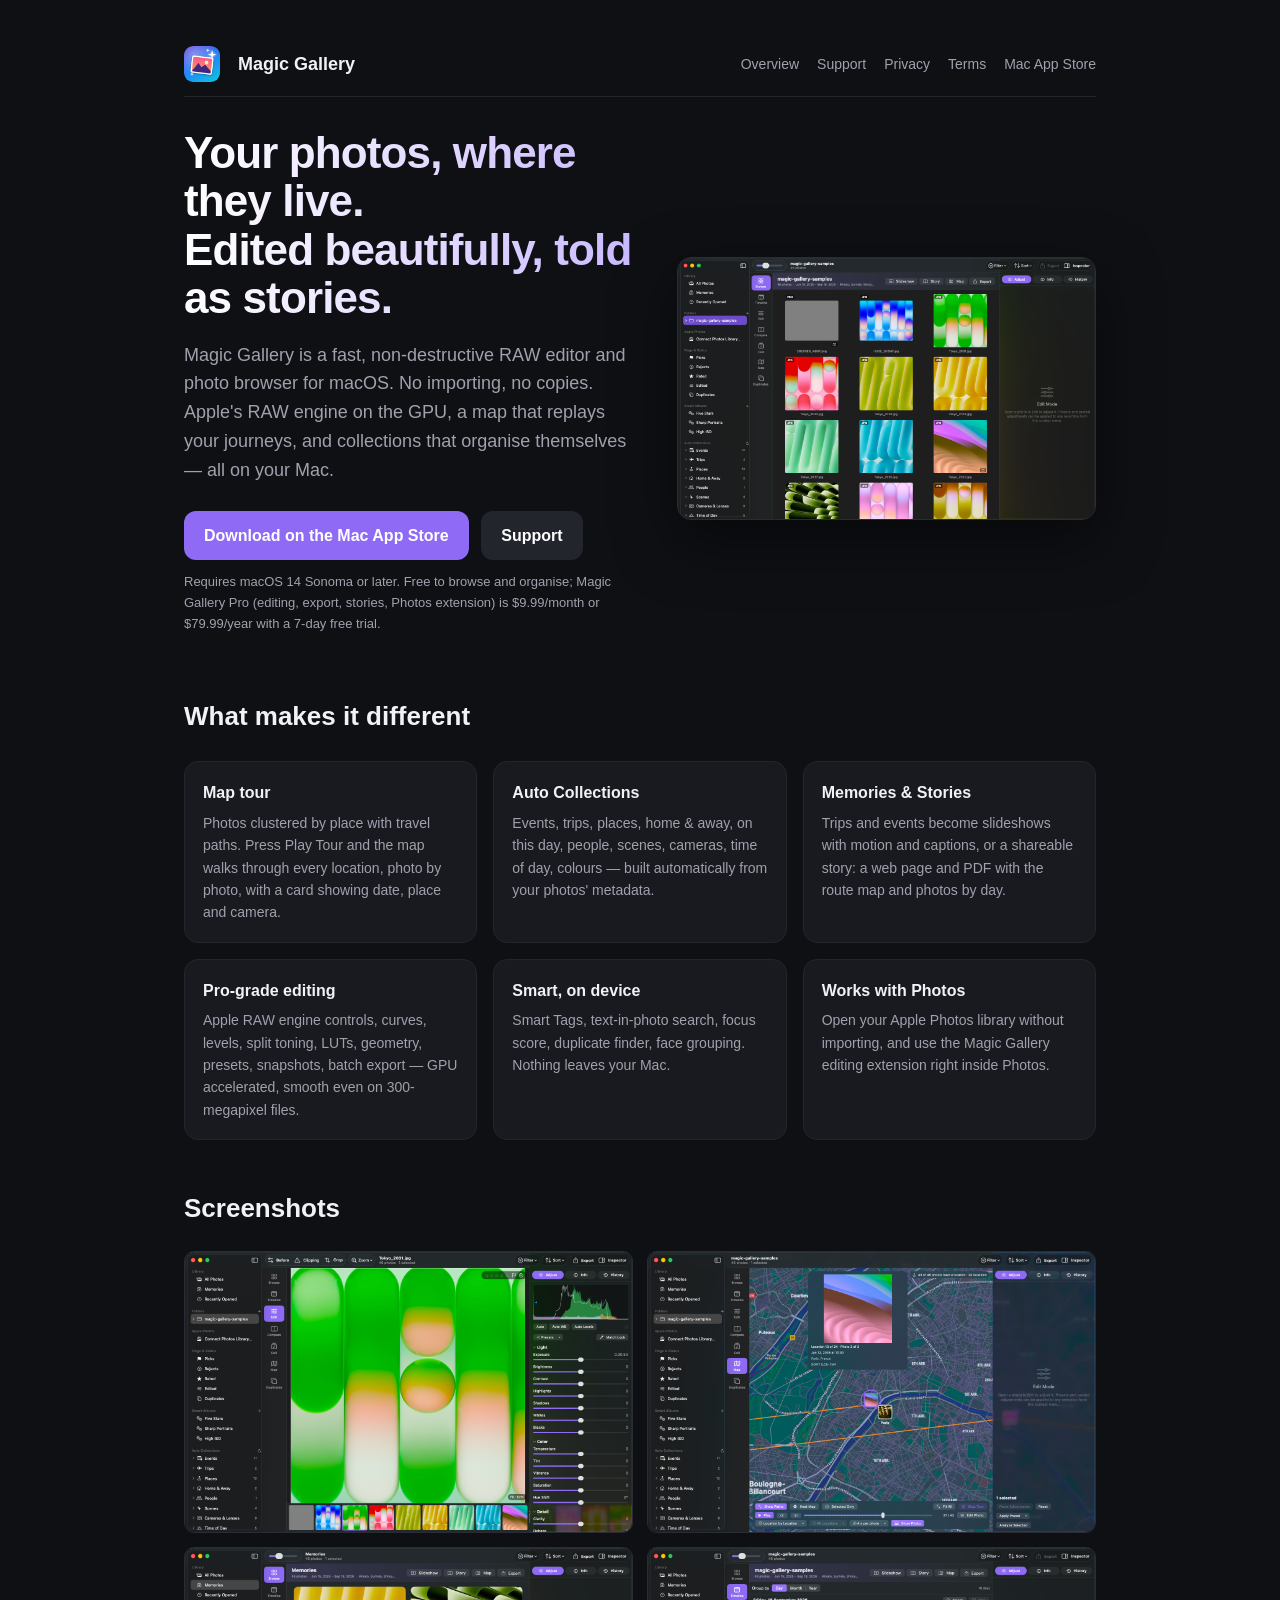
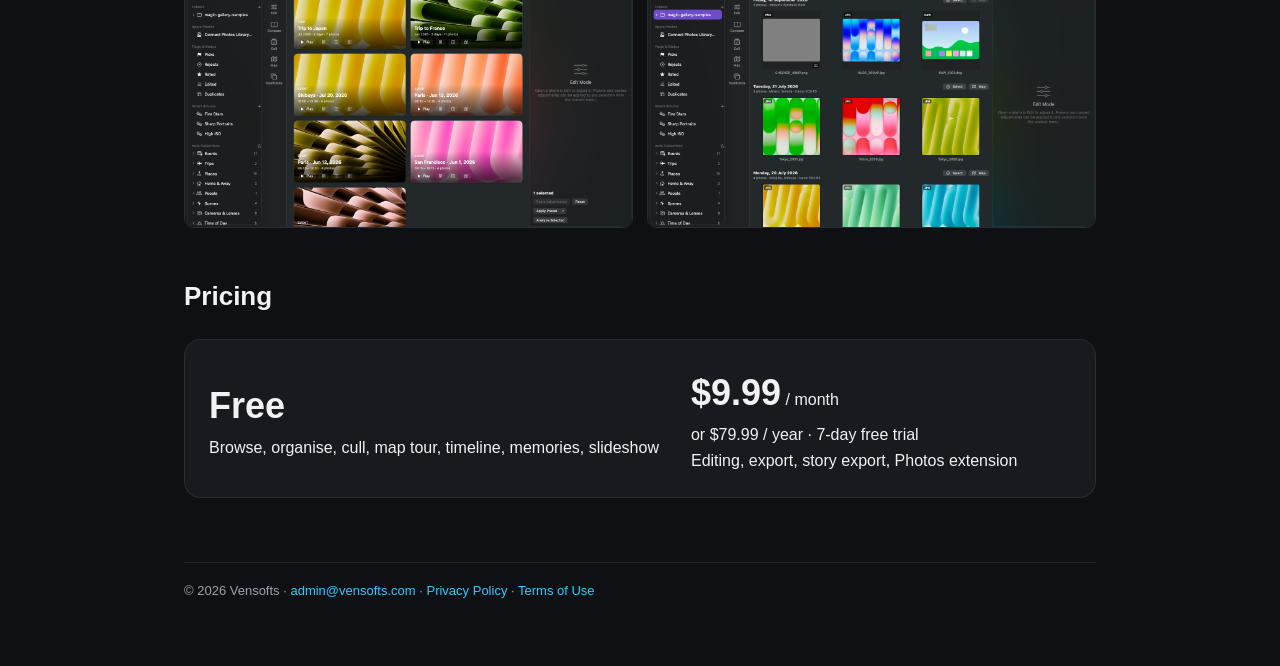
==== docs/index.html @ 0ae5f4e2 "update" ====
<!DOCTYPE html><html lang="en"><head><meta charset="utf-8"><meta name="viewport" content="width=device-width,initial-scale=1">
<title>Magic Gallery — RAW editor & photo browser for Mac</title>
<meta name="description" content="Magic Gallery browses and edits RAW and JPEG photos where they live, with a map tour, auto collections, memories, stories and on-device smart search. By Vensofts.">
<link rel="icon" href="assets/icon.png"><link rel="stylesheet" href="style.css"></head><body><div class="wrap">
<nav><img src="assets/icon.png" alt=""><span class="brand">Magic Gallery</span><a href="index.html">Overview</a><a href="support.html">Support</a><a href="privacy.html">Privacy</a><a href="terms.html">Terms</a><a href="https://apps.apple.com/app/id0000000000">Mac App Store</a></nav>
<section class="hero">
  <div>
    <h1>Your photos, where they live.<br>Edited beautifully, told as stories.</h1>
    <p>Magic Gallery is a fast, non-destructive RAW editor and photo browser for macOS. No importing, no copies. Apple's RAW engine on the GPU, a map that replays your journeys, and collections that organise themselves — all on your Mac.</p>
    <a class="btn" href="https://apps.apple.com/app/id0000000000">Download on the Mac App Store</a>
    <a class="btn secondary" href="support.html">Support</a>
    <p style="font-size:13px;margin-top:12px">Requires macOS 14 Sonoma or later. Free to browse and organise; Magic Gallery Pro (editing, export, stories, Photos extension) is $9.99/month or $79.99/year with a 7-day free trial.</p>
  </div>
  <img src="assets/screenshot-browse.png" alt="Magic Gallery browse view">
</section>
<h2>What makes it different</h2>
<div class="grid">
  <div class="card"><h3>Map tour</h3><p>Photos clustered by place with travel paths. Press Play Tour and the map walks through every location, photo by photo, with a card showing date, place and camera.</p></div>
  <div class="card"><h3>Auto Collections</h3><p>Events, trips, places, home &amp; away, on this day, people, scenes, cameras, time of day, colours — built automatically from your photos' metadata.</p></div>
  <div class="card"><h3>Memories &amp; Stories</h3><p>Trips and events become slideshows with motion and captions, or a shareable story: a web page and PDF with the route map and photos by day.</p></div>
  <div class="card"><h3>Pro-grade editing</h3><p>Apple RAW engine controls, curves, levels, split toning, LUTs, geometry, presets, snapshots, batch export — GPU accelerated, smooth even on 300-megapixel files.</p></div>
  <div class="card"><h3>Smart, on device</h3><p>Smart Tags, text-in-photo search, focus score, duplicate finder, face grouping. Nothing leaves your Mac.</p></div>
  <div class="card"><h3>Works with Photos</h3><p>Open your Apple Photos library without importing, and use the Magic Gallery editing extension right inside Photos.</p></div>
</div>
<h2>Screenshots</h2>
<div class="shots">
  <img src="assets/screenshot-edit.png" alt="Editing"><img src="assets/screenshot-map.png" alt="Map tour">
  <img src="assets/screenshot-memories.png" alt="Memories"><img src="assets/screenshot-timeline.png" alt="Timeline">
</div>
<h2>Pricing</h2>
<div class="price"><div><b>Free</b><br>Browse, organise, cull, map tour, timeline, memories, slideshow</div><div><b>$9.99</b> / month<br>or $79.99 / year · 7-day free trial<br>Editing, export, story export, Photos extension</div></div>
<footer>© 2026 Vensofts · <a href="mailto:admin@vensofts.com">admin@vensofts.com</a> · <a href="privacy.html">Privacy Policy</a> · <a href="terms.html">Terms of Use</a></footer>
</div></body></html>
---- docs/style.css ----
:root { --bg:#0f1014; --fg:#f2f2f5; --muted:#a0a1ad; --card:#181a20; --accent:#8f6bf5; --accent2:#33c9ff; }
* { box-sizing:border-box; }
body { margin:0; background:var(--bg); color:var(--fg); font-family:-apple-system,"SF Pro Text",Helvetica,Arial,sans-serif; line-height:1.6; }
a { color:var(--accent2); text-decoration:none; } a:hover { text-decoration:underline; }
.wrap { max-width:960px; margin:0 auto; padding:32px 24px 64px; }
nav { display:flex; align-items:center; gap:18px; padding:14px 0; border-bottom:1px solid #23252d; margin-bottom:32px; }
nav img { width:36px; height:36px; border-radius:9px; } nav .brand { font-weight:700; font-size:18px; margin-right:auto; } nav a { color:var(--muted); font-size:14px; } nav a:hover { color:var(--fg); }
.hero { display:grid; grid-template-columns:1.1fr 1fr; gap:32px; align-items:center; margin:24px 0 48px; }
.hero h1 { font-size:44px; line-height:1.1; margin:0 0 12px; letter-spacing:-.02em; background:linear-gradient(90deg,#fff,#c9b8ff); -webkit-background-clip:text; background-clip:text; color:transparent; }
.hero p { color:var(--muted); font-size:18px; }
.hero img { width:100%; border-radius:14px; box-shadow:0 20px 60px rgba(0,0,0,.5); border:1px solid #2a2c35; }
.btn { display:inline-block; background:var(--accent); color:#fff; padding:12px 20px; border-radius:12px; font-weight:600; margin:8px 8px 0 0; } .btn.secondary { background:#23252d; }
.grid { display:grid; grid-template-columns:repeat(auto-fit,minmax(260px,1fr)); gap:16px; margin:24px 0; }
.card { background:var(--card); border:1px solid #23252d; border-radius:14px; padding:18px; } .card h3 { margin:0 0 6px; font-size:16px; } .card p { margin:0; color:var(--muted); font-size:14px; }
.shots { display:grid; grid-template-columns:repeat(auto-fit,minmax(300px,1fr)); gap:14px; } .shots img { width:100%; border-radius:10px; border:1px solid #2a2c35; }
h2 { margin-top:48px; font-size:26px; } h3 { font-size:18px; }
.price { background:var(--card); border:1px solid #2a2c35; border-radius:16px; padding:24px; display:flex; gap:32px; flex-wrap:wrap; align-items:center; } .price b { font-size:36px; }
footer { margin-top:64px; color:var(--muted); font-size:13px; border-top:1px solid #23252d; padding-top:18px; }
.doc h2 { font-size:22px; margin-top:32px; } .doc p, .doc li { color:#d8d9e0; }
table { border-collapse:collapse; width:100%; } td, th { border:1px solid #2a2c35; padding:8px 10px; text-align:left; font-size:14px; }
@media (max-width:760px) { .hero { grid-template-columns:1fr; } .hero h1 { font-size:34px; } }
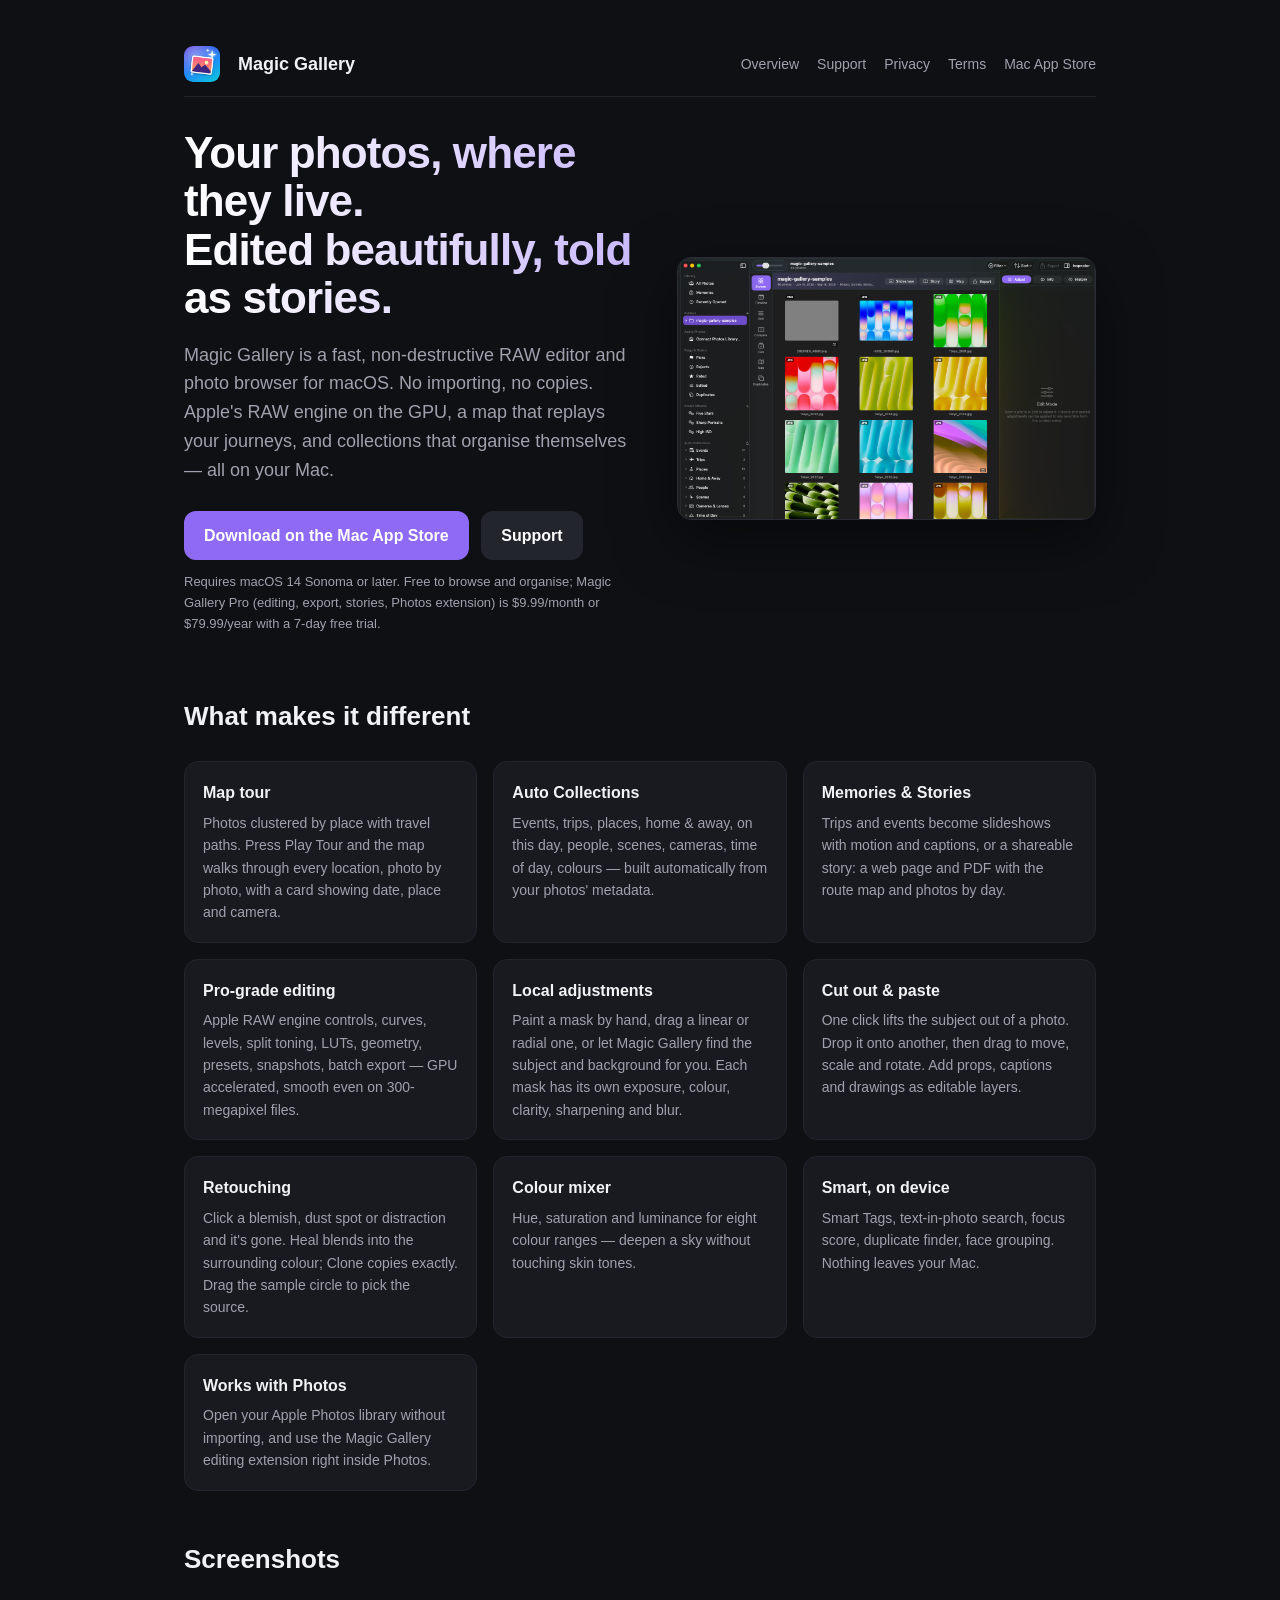
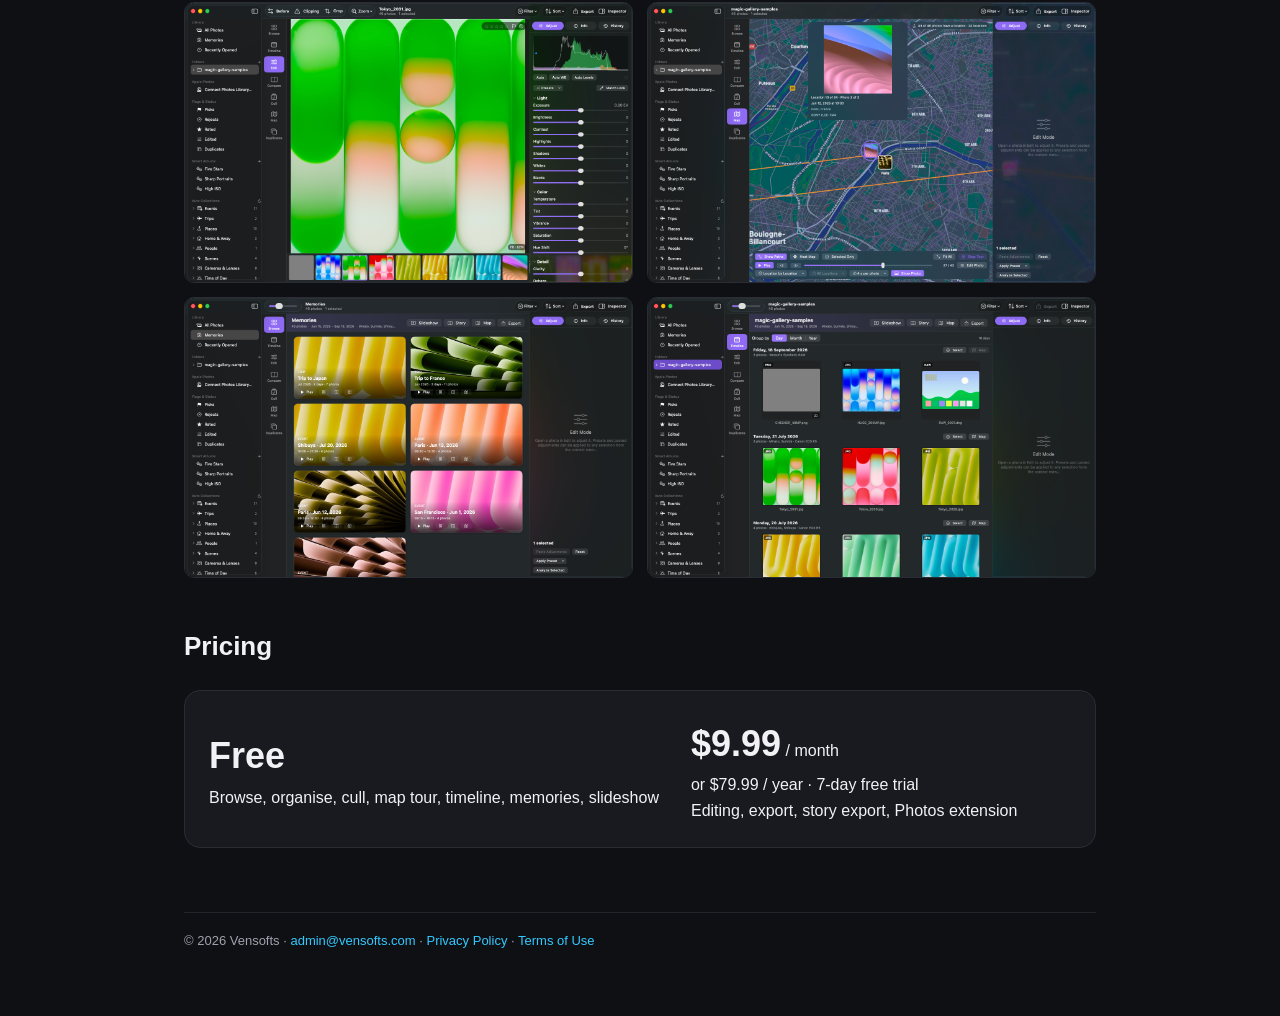
==== commit df3e9a0d: "updates" ====
--- a/docs/index.html
+++ b/docs/index.html
@@ -1,33 +1,101 @@
-<!DOCTYPE html><html lang="en"><head><meta charset="utf-8"><meta name="viewport" content="width=device-width,initial-scale=1">
-<title>Magic Gallery — RAW editor & photo browser for Mac</title>
-<meta name="description" content="Magic Gallery browses and edits RAW and JPEG photos where they live, with a map tour, auto collections, memories, stories and on-device smart search. By Vensofts.">
-<link rel="icon" href="assets/icon.png"><link rel="stylesheet" href="style.css"></head><body><div class="wrap">
-<nav><img src="assets/icon.png" alt=""><span class="brand">Magic Gallery</span><a href="index.html">Overview</a><a href="support.html">Support</a><a href="privacy.html">Privacy</a><a href="terms.html">Terms</a><a href="https://apps.apple.com/app/id0000000000">Mac App Store</a></nav>
-<section class="hero">
-  <div>
-    <h1>Your photos, where they live.<br>Edited beautifully, told as stories.</h1>
-    <p>Magic Gallery is a fast, non-destructive RAW editor and photo browser for macOS. No importing, no copies. Apple's RAW engine on the GPU, a map that replays your journeys, and collections that organise themselves — all on your Mac.</p>
-    <a class="btn" href="https://apps.apple.com/app/id0000000000">Download on the Mac App Store</a>
-    <a class="btn secondary" href="support.html">Support</a>
-    <p style="font-size:13px;margin-top:12px">Requires macOS 14 Sonoma or later. Free to browse and organise; Magic Gallery Pro (editing, export, stories, Photos extension) is $9.99/month or $79.99/year with a 7-day free trial.</p>
+<!DOCTYPE html>
+<html lang="en">
+
+<head>
+  <meta charset="utf-8">
+  <meta name="viewport" content="width=device-width,initial-scale=1">
+  <title>Magic Gallery — RAW editor & photo browser for Mac</title>
+  <meta name="description"
+    content="Magic Gallery browses and edits RAW and JPEG photos where they live, with a map tour, auto collections, memories, stories and on-device smart search. By Vensofts.">
+  <link rel="icon" href="assets/icon.png">
+  <link rel="stylesheet" href="style.css">
+</head>
+
+<body>
+  <div class="wrap">
+    <nav><img src="assets/icon.png" alt=""><span class="brand">Magic Gallery</span><a href="index.html">Overview</a><a
+        href="support.html">Support</a><a href="privacy.html">Privacy</a><a href="terms.html">Terms</a><a
+        href="https://apps.apple.com/app/id0000000000">Mac App Store</a></nav>
+    <section class="hero">
+      <div>
+        <h1>Your photos, where they live.<br>Edited beautifully, told as stories.</h1>
+        <p>Magic Gallery is a fast, non-destructive RAW editor and photo browser for macOS. No importing, no copies.
+          Apple's RAW engine on the GPU, a map that replays your journeys, and collections that organise themselves —
+          all on your Mac.</p>
+        <a class="btn" href="https://apps.apple.com/us/app/magic-gallery-on-map/id6814597122?mt=12">Download on the Mac
+          App Store</a>
+        <a class="btn secondary" href="support.html">Support</a>
+        <p style="font-size:13px;margin-top:12px">Requires macOS 14 Sonoma or later. Free to browse and organise; Magic
+          Gallery Pro (editing, export, stories, Photos extension) is $9.99/month or $79.99/year with a 7-day free
+          trial.</p>
+      </div>
+      <img src="assets/screenshot-browse.png" alt="Magic Gallery browse view">
+    </section>
+    <h2>What makes it different</h2>
+    <div class="grid">
+      <div class="card">
+        <h3>Map tour</h3>
+        <p>Photos clustered by place with travel paths. Press Play Tour and the map walks through every location, photo
+          by photo, with a card showing date, place and camera.</p>
+      </div>
+      <div class="card">
+        <h3>Auto Collections</h3>
+        <p>Events, trips, places, home &amp; away, on this day, people, scenes, cameras, time of day, colours — built
+          automatically from your photos' metadata.</p>
+      </div>
+      <div class="card">
+        <h3>Memories &amp; Stories</h3>
+        <p>Trips and events become slideshows with motion and captions, or a shareable story: a web page and PDF with
+          the route map and photos by day.</p>
+      </div>
+      <div class="card">
+        <h3>Pro-grade editing</h3>
+        <p>Apple RAW engine controls, curves, levels, split toning, LUTs, geometry, presets, snapshots, batch export —
+          GPU accelerated, smooth even on 300-megapixel files.</p>
+      </div>
+      <div class="card">
+        <h3>Local adjustments</h3>
+        <p>Paint a mask by hand, drag a linear or radial one, or let Magic Gallery find the subject and background for
+          you. Each mask has its own exposure, colour, clarity, sharpening and blur.</p>
+      </div>
+      <div class="card">
+        <h3>Cut out &amp; paste</h3>
+        <p>One click lifts the subject out of a photo. Drop it onto another, then drag to move, scale and rotate. Add
+          props, captions and drawings as editable layers.</p>
+      </div>
+      <div class="card">
+        <h3>Retouching</h3>
+        <p>Click a blemish, dust spot or distraction and it's gone. Heal blends into the surrounding colour; Clone
+          copies exactly. Drag the sample circle to pick the source.</p>
+      </div>
+      <div class="card">
+        <h3>Colour mixer</h3>
+        <p>Hue, saturation and luminance for eight colour ranges — deepen a sky without touching skin tones.</p>
+      </div>
+      <div class="card">
+        <h3>Smart, on device</h3>
+        <p>Smart Tags, text-in-photo search, focus score, duplicate finder, face grouping. Nothing leaves your Mac.</p>
+      </div>
+      <div class="card">
+        <h3>Works with Photos</h3>
+        <p>Open your Apple Photos library without importing, and use the Magic Gallery editing extension right inside
+          Photos.</p>
+      </div>
+    </div>
+    <h2>Screenshots</h2>
+    <div class="shots">
+      <img src="assets/screenshot-edit.png" alt="Editing"><img src="assets/screenshot-map.png" alt="Map tour">
+      <img src="assets/screenshot-memories.png" alt="Memories"><img src="assets/screenshot-timeline.png" alt="Timeline">
+    </div>
+    <h2>Pricing</h2>
+    <div class="price">
+      <div><b>Free</b><br>Browse, organise, cull, map tour, timeline, memories, slideshow</div>
+      <div><b>$9.99</b> / month<br>or $79.99 / year · 7-day free trial<br>Editing, export, story export, Photos
+        extension</div>
+    </div>
+    <footer>© 2026 Vensofts · <a href="mailto:admin@vensofts.com">admin@vensofts.com</a> · <a
+        href="privacy.html">Privacy Policy</a> · <a href="terms.html">Terms of Use</a></footer>
   </div>
-  <img src="assets/screenshot-browse.png" alt="Magic Gallery browse view">
-</section>
-<h2>What makes it different</h2>
-<div class="grid">
-  <div class="card"><h3>Map tour</h3><p>Photos clustered by place with travel paths. Press Play Tour and the map walks through every location, photo by photo, with a card showing date, place and camera.</p></div>
-  <div class="card"><h3>Auto Collections</h3><p>Events, trips, places, home &amp; away, on this day, people, scenes, cameras, time of day, colours — built automatically from your photos' metadata.</p></div>
-  <div class="card"><h3>Memories &amp; Stories</h3><p>Trips and events become slideshows with motion and captions, or a shareable story: a web page and PDF with the route map and photos by day.</p></div>
-  <div class="card"><h3>Pro-grade editing</h3><p>Apple RAW engine controls, curves, levels, split toning, LUTs, geometry, presets, snapshots, batch export — GPU accelerated, smooth even on 300-megapixel files.</p></div>
-  <div class="card"><h3>Smart, on device</h3><p>Smart Tags, text-in-photo search, focus score, duplicate finder, face grouping. Nothing leaves your Mac.</p></div>
-  <div class="card"><h3>Works with Photos</h3><p>Open your Apple Photos library without importing, and use the Magic Gallery editing extension right inside Photos.</p></div>
-</div>
-<h2>Screenshots</h2>
-<div class="shots">
-  <img src="assets/screenshot-edit.png" alt="Editing"><img src="assets/screenshot-map.png" alt="Map tour">
-  <img src="assets/screenshot-memories.png" alt="Memories"><img src="assets/screenshot-timeline.png" alt="Timeline">
-</div>
-<h2>Pricing</h2>
-<div class="price"><div><b>Free</b><br>Browse, organise, cull, map tour, timeline, memories, slideshow</div><div><b>$9.99</b> / month<br>or $79.99 / year · 7-day free trial<br>Editing, export, story export, Photos extension</div></div>
-<footer>© 2026 Vensofts · <a href="mailto:admin@vensofts.com">admin@vensofts.com</a> · <a href="privacy.html">Privacy Policy</a> · <a href="terms.html">Terms of Use</a></footer>
-</div></body></html>
+</body>
+
+</html>
